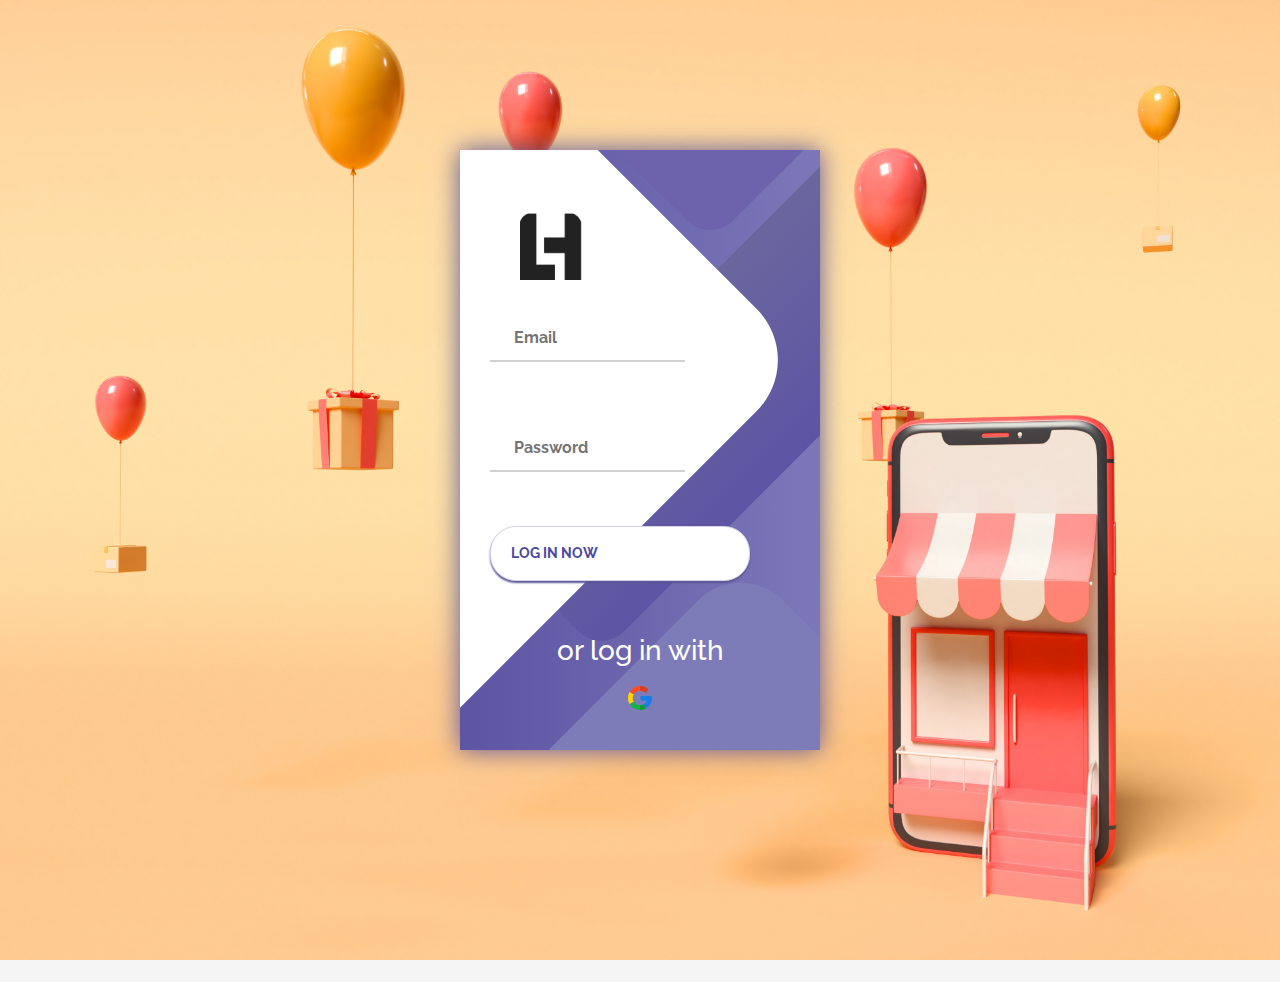
==== cart.html @ 85b9d11f "add option cart" ====
<!DOCTYPE html>
<html lang="es">

<head>
  <meta http-equiv="Content-Type" content="text/html; charset=UTF-8">
  <meta name="viewport" content="width=device-width, initial-scale=1, shrink-to-fit=no">
  <title>eMercado - Todo lo que busques está aquí</title>
  <link href="https://fonts.googleapis.com/css?family=Raleway:300,300i,400,400i,700,700i,900,900i" rel="stylesheet">
  <link href="css/bootstrap.min.css" rel="stylesheet">
  <link href="css/font-awesome.min.css" rel="stylesheet">
  <link href="css/styles.css" rel="stylesheet">
</head>

<body>
  <nav class="navbar navbar-expand-lg navbar-dark bg-dark p-1">
    <div class="container">
      <button class="navbar-toggler" type="button" data-bs-toggle="collapse" data-bs-target="#navbarNav"
        aria-controls="navbarNav" aria-expanded="false" aria-label="Toggle navigation">
        <span class="navbar-toggler-icon"></span>
      </button>
      <div class="collapse navbar-collapse" id="navbarNav">
        <ul class="navbar-nav w-100 justify-content-between">
          <li class="nav-item">
            <a class="nav-link" href="principal.html">Home</a>
          </li>
          <li class="nav-item">
            <a class="nav-link" href="categories.html">Categories</a>
          </li>
          <li class="nav-item">
            <a class="nav-link" href="sell.html">Sell</a>
          </li>
          <div class="dropdown">
            <button class="btn" type="button" id="showEmail" data-bs-toggle="dropdown" aria-expanded="false">
            </button>
            <ul class="dropdown-menu" aria-labelledby="dropdownMenuButton1">
              <li><a class="dropdown-item" href="cart.html">Mi carrito</a></li>
              <li><a class="dropdown-item" href="my-profile.html">Mi perfil</a></li>
              <li><a class="dropdown-item" href="index.html" id="cerrarSesion">Cerrar sesion</a></li>
            </ul>
          </div>
        </ul>
      </div>
    </div>
  </nav>

  <main>
    <div class="container">
      <div class="alert alert-primary visually-hidden" id="myAlert" role="alert" >
        A simple primary alert—check it out!
      </div>
      <!--INFORMACION DE CARRITO-->
      <div class="pt-5">
        <h3 class="text-title"><b>Carrito de compras</b></h3>
      </div>
      <table class="table table-sm text-center justify-content-between mt-4">
        <thead>
          <tr>
            <th scope="col">Product</th>
            <th scope="col">Name</th>
            <th scope="col">Cost</th>
            <th scope="col">Cant</th>
            <th scope="col">Sub total</th>
          </tr>
        </thead>
        <tbody class="text-center">
          <tr id="items-body">
            <td><img src="" class="img-fluid img" style="width: 15rem;"></td>
            <td class="pt-5"></td>
            <td class="pt-5"></td>
            <td class="pt-5">
              <input class="text-center w-25" id="cantCarrito" type="number" value="1" min="1" pattern="^[0-9]+">
            </td>
            <td class="pt-5"></td>
          </tr>
        </tbody>
      </table>
    </div>

    <div class="container ">
      <!--INFORMACION DE ENVIO-->
      <div class="pt-5">
        <h3 class="text-title"><b>Shipping information</b></h3>
      </div>
      <form class="row mb-5 needs-validation" novalidate>

        <article class="col mt-4 me-5">
          <h5 class="mb-3">Shipment type</h5>
          <input type="radio" name="envio" id="select15" value="15" required><label for="select15"
            class="ms-2 mb-3">Premium 2
            a
            5 dias
            (15%)</label><br>
          <input type="radio" name="envio" id="select7" value="7" required><label for="select7"
            class="ms-2 mb-3">Express 5 a 8
            dias
            (7%)</label><br>
          <input type="radio" name="envio" id="select5" value="5" required><label for="select5"
            class="ms-2 mb-3">Standar 12 a
            15
            dias
            (5%)</label>
            <div class="invalid-feedback">Please provide a valid shipment type.</div>
        </article>


        <article class="col mt-4 ms-5">
          <h5>Shipping address</h5>
          <input type="text" placeholder="Calle" class="w-100 mb-2 p-1" required>
          <div class="invalid-feedback">Please provide a valid street.</div>

          <input type="number" placeholder="Numero" class="w-100 mb-2 p-1" required>
          <div class="invalid-feedback">Please provide a valid number.</div>

          <input type="text" placeholder="Esquina" class="w-100 p-1" required>
          <div class="invalid-feedback">Please provide a valid corner.</div>
        </article>

    </div>

    <div class="container mt-5 d-flex">
      <!--INFORMACION SELEC PAGO-->
      <div class="list-group me-3 col-8" id="infoCost">
        <section class="list-group-item list-group-item" aria-current="true">
          <div class="d-flex w-100 justify-content-between">
            <h3 class="text-title"><b>Cost</b></h3>
        </section>
        <section class="list-group-item list-group-item" aria-current="true">
          <div class="d-flex w-100 justify-content-between">
            <h5 class="mb-1">Subtotal</h5>
            <section>
              <small>USD </small><small id="subtotalCost">

              </small>
            </section>
          </div>
          <p class="mb-1">Costo unitario del producto por cantidad.</p>
        </section>
        <section class="list-group-item list-group-item">
          <div class="d-flex w-100 justify-content-between">
            <h5 class="mb-1">Costo de envio</h5>
            <section>
              <small>USD </small><small id="costTrip"></small>
            </section>
          </div>
          <p class="mb-1">Segun el tipo de envio</p>
        </section>
        <section class="list-group-item list-group-item">
          <div class="d-flex w-100 justify-content-between">
            <h5 class="mb-1">Total ($)</h5>
            <section>
              <small>USD </small><b><small id="totalCost"></small></b>
            </section>
          </div>
        </section>
      </div>

      <div class="list-group col-4">
        <section class="list-group-item list-group-item" aria-current="true">
          <div class="d-flex w-100 justify-content-between">
            <h3 class="text-title"><b>Forma de pago</b></h3>
        </section>
        <section class="list-group-item list-group-item">
          <div class="d-flex w-100">
            <h5 class="text-title mt-1 me-3">Forma de pago:</h5>
            <button type="button" class="btn btn-secondary" data-bs-toggle="modal" required
              data-bs-target="#staticBackdrop">
              Seleccione
            </button><br>
          </div>
          <small id="errorCheck" class="text-danger">&nbsp</small>
        </section>
        <!-- Modal -->
        <div class="modal fade" id="staticBackdrop" data-bs-backdrop="static" data-bs-keyboard="false" tabindex="-1"
          aria-labelledby="staticBackdropLabel" aria-hidden="true">
          <div class="modal-dialog">
            <div class="modal-content">
              <div class="modal-header">
                <h5 class="modal-title" id="staticBackdropLabel">Forma de pago</h5>
                <button id="selectPago" type="button" class="btn-close" data-bs-dismiss="modal"
                  aria-label="Close"></button>
              </div>
              <div class="modal-body">

                <section id="formCredito">
                  <input type="radio" name="formPago" id="selectTarj">
                  <label for="selectTarj" class="me-2">Tarjeta decredito</label>
                  <hr>
                  <label for="nroTarjeta" class="me-2 mb-4">Numero de tarjeta:</label>
                  <input type="number" id="nroTarjeta" required>
                  <label for="nroSeguridad" class="me-2 mb-4">Codigo de seguridad:</label>
                  <input type="number" id="nroSeguridad" required>
                  <label for="fechaVenc" class="me-2 mb-4">Vencimiento(MM/AA):</label>
                  <input type="date" id="fechaVenc" required>
                </section>


                <section id="formBancaria" class="mt-3">
                  <input type="radio" name="formPago" id="selectBanc">
                  <label for="selectBanc" class="me-2">Transferencia bancaria</label>
                  <hr>
                  <label for="nroCuenta" class="me-2">Numero de cuenta:</label>
                  <input type="number" id="nroCuenta" required>
                </section>

              </div>
              <div class="modal-footer">
                <button type="button" class="btn btn-secondary" data-bs-dismiss="modal">Close</button>
              </div>


            </div>
          </div>
        </div>
      </div>
    </div>

    <div class="col-12 text-center mt-5">
      <button class="btn btn-primary w-50" type="submit" id="liveAlertBtn">Finalizar compra</button>
    </div>

    </form>

  </main>
  <footer class="text-muted">
    <div class="container">
      <p class="float-end">
        <a href="#">Volver arriba</a>
      </p>
      <p>Este sitio forma parte de <a href="https://jovenesaprogramar.edu.uy/" target="_blank">Jovenes a
          Programar</a> -
        2022</p>
      <p>Clickea <a target="_blank" href="Letra.pdf">aquí</a> para descargar la letra del obligatorio.</p>
    </div>
  </footer>

  <script src="js/bootstrap.bundle.min.js"></script>
  <script src="js/init.js"></script>
  <script src="js/cart.js"></script>


  <div id="spinner-wrapper">
    <div class="lds-ring">
      <div></div>
      <div></div>
      <div></div>
      <div></div>
    </div>
  </div>

</body>

</html>
---- css/styles.css ----
.jumbotron,
.card-body,
.container,
.site-header {
  font-family: 'Raleway', serif !important;
}

.jumbotron .display-4 {
  font-weight: bold;
}

nav a {
  text-decoration: none;
}

.bd-placeholder-img {
  font-size: 1.125rem;
  text-anchor: middle;
  -webkit-user-select: none;
  -moz-user-select: none;
  -ms-user-select: none;
  user-select: none;
}

@media (min-width: 768px) {
  .bd-placeholder-img-lg {
    font-size: 3.5rem;
  }
}

.jumbotron {
  height: 50vh;
  padding: 5em inherit;
  margin-bottom: 0;
  background-color: #53C0FB;
  background: url('../img/cover_back.png');
  background-size: cover;
  background-position: center;
  background-repeat: no-repeat;
  color: black;
  font-weight: bold;
}

@media (min-width: 768px) {
  .jumbotron {
    padding-top: 6rem;
    padding-bottom: 6rem;
  }
}

.jumbotron p:last-child {
  margin-bottom: 0;
}
.jumbotron-heading {
  font-weight: 300;
}

.jumbotron .container {
  max-width: 40rem;
  background-color: rgba(255, 255, 255, 0.5);
  border-radius: 10px;
  text-shadow: 1px 1px 2px grey;
}

.jumbotron .lead {
  font-size: 38px;
}

footer {
  padding-top: 3rem;
  padding-bottom: 3rem;
}

footer p {
  margin-bottom: .25rem;
}

.site-header a {
  color: white;
  transition: ease-in-out color .15s;
}

.site-header .dropdown-menu a {
  color: black;
}

.dropzone {
  border: 2px dashed #0087F7;
  border-radius: 5px;
  background: white;
}

.img-fit {
  max-height: 100%;
}

.alert {
  position: fixed;
  top: 80px;
  width: 50%;
  left: 50%;
  transform: translate(-50%, 0);
}

.lds-ring {
  display: inline-block;
  position: relative;
  width: 64px;
  height: 64px;
  top: 50%;
  left: 50%;
}

.cursor-active {
  cursor: pointer;
}

.left {
  float: left;
  padding: 4px;
  background-color: rgba(255, 255, 255, 0.5);
}

.lds-ring div {
  box-sizing: border-box;
  display: block;
  position: absolute;
  width: 51px;
  height: 51px;
  margin: 6px;
  border: 6px solid #fff;
  border-radius: 50%;
  animation: lds-ring 1.2s cubic-bezier(0.5, 0, 0.5, 1) infinite;
  border-color: #fff transparent transparent transparent;
}

.lds-ring div:nth-child(1) {
  animation-delay: -0.45s;
}

.lds-ring div:nth-child(2) {
  animation-delay: -0.3s;
}

.lds-ring div:nth-child(3) {
  animation-delay: -0.15s;
}

@keyframes lds-ring {
  0% {
    transform: rotate(0deg);
  }

  100% {
    transform: rotate(360deg);
  }
}

.signin {
  width: 100%;
  max-width: 330px;
  padding: 15px;
  margin: auto;
}

#spinner-wrapper {
  position: fixed;
  background-color: rgba(0, 0, 0, 0.5);
  width: 100%;
  height: 100%;
  top: 0;
  left: 0;
  z-index: 1021;
  display: none;
}

main {
  min-height: calc(100vh - 210px);
}

a.custom-card,
a.custom-card:hover {
  color: inherit;
  text-decoration: inherit;
}

.checked {
  color: orange;
}

#cantCarrito{
  border: none;
}

#showEmail{padding: 0; margin: 0;}
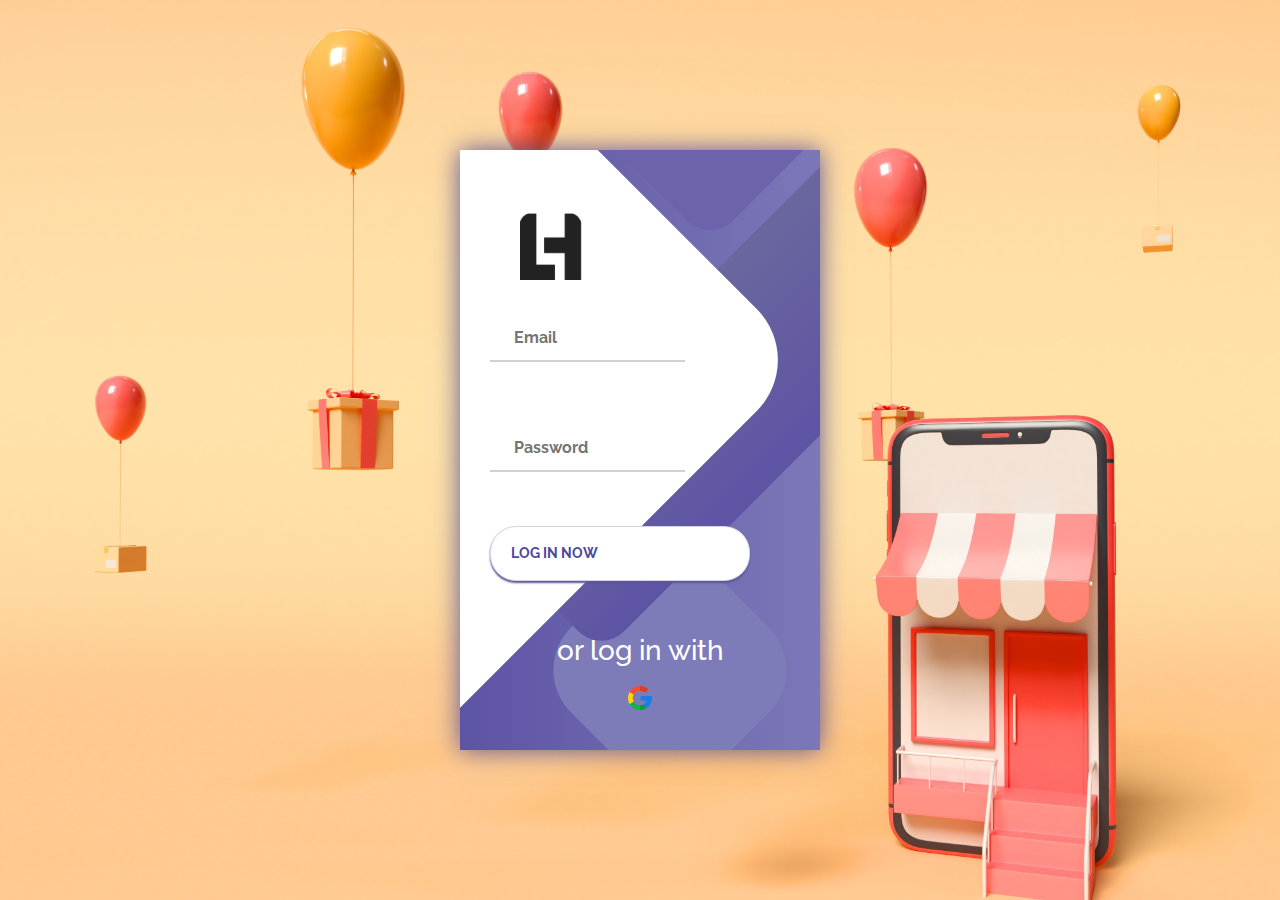
==== commit 03ac2a4d: "." ====
--- a/cart.html
+++ b/cart.html
@@ -52,7 +52,7 @@
       <div class="pt-5">
         <h3 class="text-title"><b>Carrito de compras</b></h3>
       </div>
-      <table class="table table-sm text-center justify-content-between mt-4">
+      <table class="table table-sm text-center mt-4">
         <thead>
           <tr>
             <th scope="col">Product</th>
@@ -60,6 +60,7 @@
             <th scope="col">Cost</th>
             <th scope="col">Cant</th>
             <th scope="col">Sub total</th>
+            <th scope="col"></th>
           </tr>
         </thead>
         <tbody class="text-center">
@@ -71,6 +72,32 @@
               <input class="text-center w-25" id="cantCarrito" type="number" value="1" min="1" pattern="^[0-9]+">
             </td>
             <td class="pt-5"></td>
+            <td class="pt-5">
+              <button type="button" class="btn btn-outline-danger" id="btnDeleteJson">
+                <svg xmlns="http://www.w3.org/2000/svg" width="16" height="16" fill="currentColor" class="bi bi-trash" viewBox="0 0 16 16">
+                <path d="M5.5 5.5A.5.5 0 0 1 6 6v6a.5.5 0 0 1-1 0V6a.5.5 0 0 1 .5-.5zm2.5 0a.5.5 0 0 1 .5.5v6a.5.5 0 0 1-1 0V6a.5.5 0 0 1 .5-.5zm3 .5a.5.5 0 0 0-1 0v6a.5.5 0 0 0 1 0V6z"></path>
+                <path fill-rule="evenodd" d="M14.5 3a1 1 0 0 1-1 1H13v9a2 2 0 0 1-2 2H5a2 2 0 0 1-2-2V4h-.5a1 1 0 0 1-1-1V2a1 1 0 0 1 1-1H6a1 1 0 0 1 1-1h2a1 1 0 0 1 1 1h3.5a1 1 0 0 1 1 1v1zM4.118 4 4 4.059V13a1 1 0 0 0 1 1h6a1 1 0 0 0 1-1V4.059L11.882 4H4.118zM2.5 3V2h11v1h-11z"></path></svg>
+                Delete
+              </button>
+            </td>
+          </tr>
+
+          <tr id="items-bodyStorage">
+            <td><img src="" class="img-fluid img" style="width: 15rem;"></td>
+            <td class="pt-5"></td>
+            <td class="pt-5"></td>
+            <td class="pt-5">
+              <input class="text-center w-25" id="cantCarritoStorage" type="number" value="1" min="1" pattern="^[0-9]+">
+            </td>
+            <td class="pt-5"></td>
+            <td class="pt-5">
+              <button type="button" class="btn btn-outline-danger" id="btnDelete">
+                <svg xmlns="http://www.w3.org/2000/svg" width="16" height="16" fill="currentColor" class="bi bi-trash" viewBox="0 0 16 16">
+                <path d="M5.5 5.5A.5.5 0 0 1 6 6v6a.5.5 0 0 1-1 0V6a.5.5 0 0 1 .5-.5zm2.5 0a.5.5 0 0 1 .5.5v6a.5.5 0 0 1-1 0V6a.5.5 0 0 1 .5-.5zm3 .5a.5.5 0 0 0-1 0v6a.5.5 0 0 0 1 0V6z"></path>
+                <path fill-rule="evenodd" d="M14.5 3a1 1 0 0 1-1 1H13v9a2 2 0 0 1-2 2H5a2 2 0 0 1-2-2V4h-.5a1 1 0 0 1-1-1V2a1 1 0 0 1 1-1H6a1 1 0 0 1 1-1h2a1 1 0 0 1 1 1h3.5a1 1 0 0 1 1 1v1zM4.118 4 4 4.059V13a1 1 0 0 0 1 1h6a1 1 0 0 0 1-1V4.059L11.882 4H4.118zM2.5 3V2h11v1h-11z"></path></svg>
+                Delete
+              </button>
+            </td>
           </tr>
         </tbody>
       </table>
@@ -105,13 +132,13 @@
 
         <article class="col mt-4 ms-5">
           <h5>Shipping address</h5>
-          <input type="text" placeholder="Calle" class="w-100 mb-2 p-1" required>
+          <input type="text" placeholder="Calle" class="w-100 mb-2 p-1 form-control" required>
           <div class="invalid-feedback">Please provide a valid street.</div>
 
-          <input type="number" placeholder="Numero" class="w-100 mb-2 p-1" required>
+          <input type="number" placeholder="Numero" class="w-100 mb-2 p-1 form-control" required>
           <div class="invalid-feedback">Please provide a valid number.</div>
 
-          <input type="text" placeholder="Esquina" class="w-100 p-1" required>
+          <input type="text" placeholder="Esquina" class="w-100 p-1 form-control" required>
           <div class="invalid-feedback">Please provide a valid corner.</div>
         </article>
 
@@ -185,21 +212,21 @@
                   <input type="radio" name="formPago" id="selectTarj">
                   <label for="selectTarj" class="me-2">Tarjeta decredito</label>
                   <hr>
-                  <label for="nroTarjeta" class="me-2 mb-4">Numero de tarjeta:</label>
-                  <input type="number" id="nroTarjeta" required>
-                  <label for="nroSeguridad" class="me-2 mb-4">Codigo de seguridad:</label>
-                  <input type="number" id="nroSeguridad" required>
-                  <label for="fechaVenc" class="me-2 mb-4">Vencimiento(MM/AA):</label>
-                  <input type="date" id="fechaVenc" required>
+                  <label for="nroTarjeta" class="me-2">Numero de tarjeta:</label>
+                  <input type="number" id="nroTarjeta" class="form-control mb-3" required>
+                  <label for="nroSeguridad" class="me-2">Codigo de seguridad:</label>
+                  <input type="number" id="nroSeguridad" class="form-control mb-3" required>
+                  <label for="fechaVenc" class="me-2">Vencimiento(MM/AA):</label>
+                  <input type="date" id="fechaVenc" class="form-control " required>
                 </section>
 
 
-                <section id="formBancaria" class="mt-3">
+                <section id="formBancaria" class="mt-5">
                   <input type="radio" name="formPago" id="selectBanc">
                   <label for="selectBanc" class="me-2">Transferencia bancaria</label>
                   <hr>
                   <label for="nroCuenta" class="me-2">Numero de cuenta:</label>
-                  <input type="number" id="nroCuenta" required>
+                  <input type="number" id="nroCuenta" class="form-control" required>
                 </section>
 
               </div>
--- a/css/styles.css
+++ b/css/styles.css
@@ -188,8 +188,20 @@
   color: orange;
 }
 
-#cantCarrito{
+#cantCarrito, #cantCarritoStorage{
   border: none;
 }
 
-#showEmail{padding: 0; margin: 0;}+#showEmail{padding: 0; margin: 0;}
+
+#imgPhoto{
+  height: 100px;
+  width: 100px;
+}
+
+#display-image{
+  width: 150px;
+  height: 150px;
+  background-position: center;
+  background-size: cover;
+}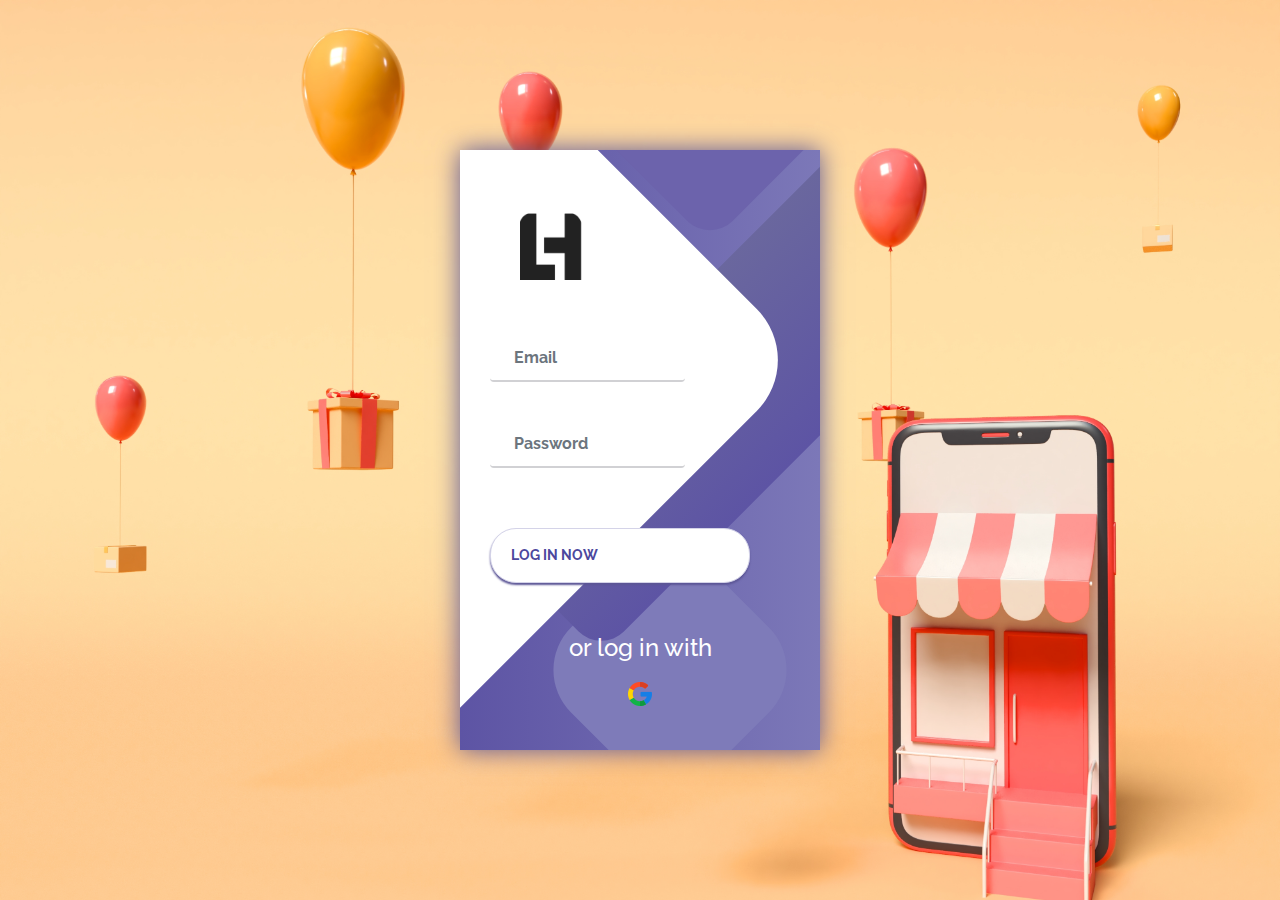
==== commit 100de8f0: "update" ====
--- a/cart.html
+++ b/cart.html
@@ -33,9 +33,9 @@
             <button class="btn" type="button" id="showEmail" data-bs-toggle="dropdown" aria-expanded="false">
             </button>
             <ul class="dropdown-menu" aria-labelledby="dropdownMenuButton1">
-              <li><a class="dropdown-item" href="cart.html">Mi carrito</a></li>
-              <li><a class="dropdown-item" href="my-profile.html">Mi perfil</a></li>
-              <li><a class="dropdown-item" href="index.html" id="cerrarSesion">Cerrar sesion</a></li>
+              <li><a class="dropdown-item" href="cart.html">My cart</a></li>
+              <li><a class="dropdown-item" href="my-profile.html">My profile</a></li>
+              <li><a class="dropdown-item" href="index.html" id="cerrarSesion">Log out</a></li>
             </ul>
           </div>
         </ul>
@@ -132,13 +132,13 @@
 
         <article class="col mt-4 ms-5">
           <h5>Shipping address</h5>
-          <input type="text" placeholder="Calle" class="w-100 mb-2 p-1 form-control" required>
+          <input type="text" placeholder="Street" class="w-100 mb-2 p-1 form-control" id="inpStreet" required>
           <div class="invalid-feedback">Please provide a valid street.</div>
 
-          <input type="number" placeholder="Numero" class="w-100 mb-2 p-1 form-control" required>
+          <input type="number" placeholder="Number house" class="w-100 mb-2 p-1 form-control" required>
           <div class="invalid-feedback">Please provide a valid number.</div>
 
-          <input type="text" placeholder="Esquina" class="w-100 p-1 form-control" required>
+          <input type="text" placeholder="Corner" class="w-100 p-1 form-control" required>
           <div class="invalid-feedback">Please provide a valid corner.</div>
         </article>
 
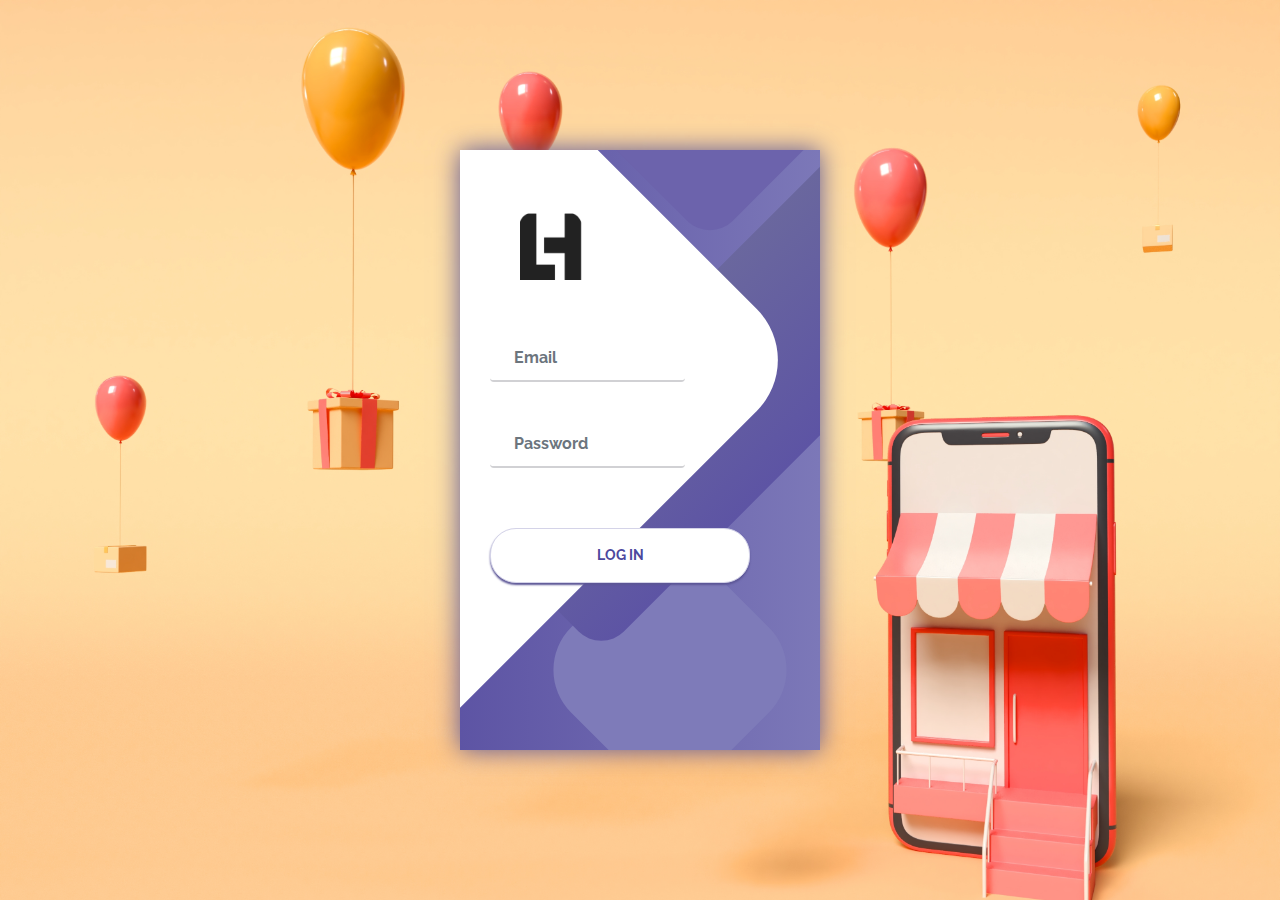
==== commit e42beca0: "ENG/ESP" ====
--- a/cart.html
+++ b/cart.html
@@ -49,8 +49,8 @@
         A simple primary alert—check it out!
       </div>
       <!--INFORMACION DE CARRITO-->
-      <div class="pt-5">
-        <h3 class="text-title"><b>Carrito de compras</b></h3>
+      <div class="pt-5 pb-3">
+        <h3 class="text-title text-center"><b>Cart</b></h3>
       </div>
       <table class="table table-sm text-center mt-4">
         <thead>
@@ -63,6 +63,7 @@
             <th scope="col"></th>
           </tr>
         </thead>
+
         <tbody class="text-center">
           <tr id="items-body">
             <td><img src="" class="img-fluid img" style="width: 15rem;"></td>
@@ -81,7 +82,8 @@
               </button>
             </td>
           </tr>
-
+        </tbody>
+        <tbody id="bodyStorage">
           <tr id="items-bodyStorage">
             <td><img src="" class="img-fluid img" style="width: 15rem;"></td>
             <td class="pt-5"></td>
@@ -160,16 +162,16 @@
               </small>
             </section>
           </div>
-          <p class="mb-1">Costo unitario del producto por cantidad.</p>
+          <p class="mb-1">Unit cost of the product by quantity.</p>
         </section>
         <section class="list-group-item list-group-item">
           <div class="d-flex w-100 justify-content-between">
-            <h5 class="mb-1">Costo de envio</h5>
+            <h5 class="mb-1">Shipping cost</h5>
             <section>
               <small>USD </small><small id="costTrip"></small>
             </section>
           </div>
-          <p class="mb-1">Segun el tipo de envio</p>
+          <p class="mb-1">According to the type of shipment.</p>
         </section>
         <section class="list-group-item list-group-item">
           <div class="d-flex w-100 justify-content-between">
@@ -184,14 +186,14 @@
       <div class="list-group col-4">
         <section class="list-group-item list-group-item" aria-current="true">
           <div class="d-flex w-100 justify-content-between">
-            <h3 class="text-title"><b>Forma de pago</b></h3>
+            <h3 class="text-title"><b>Method of payment</b></h3>
         </section>
         <section class="list-group-item list-group-item">
           <div class="d-flex w-100">
-            <h5 class="text-title mt-1 me-3">Forma de pago:</h5>
+            <h5 class="text-title mt-1 me-3">Method of payment:</h5>
             <button type="button" class="btn btn-secondary" data-bs-toggle="modal" required
               data-bs-target="#staticBackdrop">
-              Seleccione
+              Select
             </button><br>
           </div>
           <small id="errorCheck" class="text-danger">&nbsp</small>
@@ -202,7 +204,7 @@
           <div class="modal-dialog">
             <div class="modal-content">
               <div class="modal-header">
-                <h5 class="modal-title" id="staticBackdropLabel">Forma de pago</h5>
+                <h5 class="modal-title" id="staticBackdropLabel">Method of payment</h5>
                 <button id="selectPago" type="button" class="btn-close" data-bs-dismiss="modal"
                   aria-label="Close"></button>
               </div>
@@ -210,22 +212,22 @@
 
                 <section id="formCredito">
                   <input type="radio" name="formPago" id="selectTarj">
-                  <label for="selectTarj" class="me-2">Tarjeta decredito</label>
+                  <label for="selectTarj" class="me-2">Credit card</label>
                   <hr>
-                  <label for="nroTarjeta" class="me-2">Numero de tarjeta:</label>
+                  <label for="nroTarjeta" class="me-2">Number card:</label>
                   <input type="number" id="nroTarjeta" class="form-control mb-3" required>
-                  <label for="nroSeguridad" class="me-2">Codigo de seguridad:</label>
+                  <label for="nroSeguridad" class="me-2">Security code:</label>
                   <input type="number" id="nroSeguridad" class="form-control mb-3" required>
-                  <label for="fechaVenc" class="me-2">Vencimiento(MM/AA):</label>
+                  <label for="fechaVenc" class="me-2">Expiration(MM/AA):</label>
                   <input type="date" id="fechaVenc" class="form-control " required>
                 </section>
 
 
                 <section id="formBancaria" class="mt-5">
                   <input type="radio" name="formPago" id="selectBanc">
-                  <label for="selectBanc" class="me-2">Transferencia bancaria</label>
+                  <label for="selectBanc" class="me-2">Bank transfer:</label>
                   <hr>
-                  <label for="nroCuenta" class="me-2">Numero de cuenta:</label>
+                  <label for="nroCuenta" class="me-2">Account number:</label>
                   <input type="number" id="nroCuenta" class="form-control" required>
                 </section>
 
@@ -242,7 +244,7 @@
     </div>
 
     <div class="col-12 text-center mt-5">
-      <button class="btn btn-primary w-50" type="submit" id="liveAlertBtn">Finalizar compra</button>
+      <button class="btn btn-primary w-50" type="submit" id="liveAlertBtn">Checkout</button>
     </div>
 
     </form>
@@ -251,12 +253,10 @@
   <footer class="text-muted">
     <div class="container">
       <p class="float-end">
-        <a href="#">Volver arriba</a>
+        <a href="#"><img src="img/arrow_up.png" id="arrow_up"></a>
       </p>
-      <p>Este sitio forma parte de <a href="https://jovenesaprogramar.edu.uy/" target="_blank">Jovenes a
-          Programar</a> -
-        2022</p>
-      <p>Clickea <a target="_blank" href="Letra.pdf">aquí</a> para descargar la letra del obligatorio.</p>
+      <p>This site was created by <b>Leandro Herrera</b></p>
+      <p>Click <a target="_blank" href="https://github.com/Hlean">here</a> to go to my github.</p>
     </div>
   </footer>
 
--- a/css/styles.css
+++ b/css/styles.css
@@ -204,4 +204,8 @@
   height: 150px;
   background-position: center;
   background-size: cover;
+}
+
+#arrow_up{
+  height: 50px;
 }